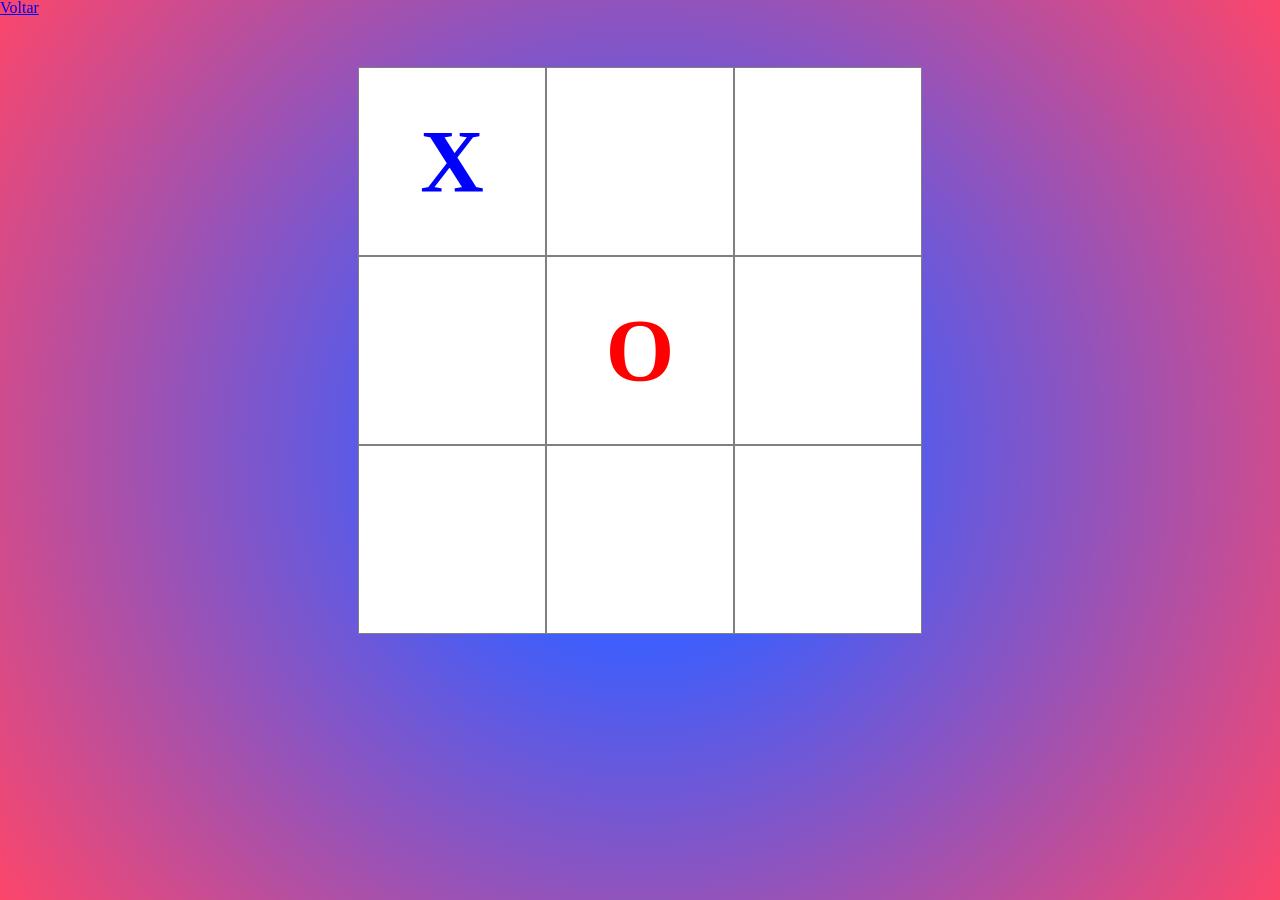
==== src/html/jogo.html @ a6a0fe3b "prototipo" ====
<!DOCTYPE html>
<html lang="en">
<head>
    <meta charset="UTF-8">
    <meta name="viewport" content="width=device-width, initial-scale=1.0">
    <title>Jogo!</title>

    <link rel="stylesheet" href="../css/reset.css">

    <link rel="stylesheet" href="../css/jogo.css">
</head>
<body>

    <a href="../../index.html">Voltar</a>
    <main>
        <div class="container">
            <div class="tabuleiro">
                <div class="espaco"> <span class="peca tim1">X</span> </div>
                <div class="espaco vazio"></div>
                <div class="espaco vazio"></div>
                <div class="espaco vazio"></div>
                <div class="espaco"> <span class="peca tim2">O</span></div>
                <div class="espaco vazio"></div>
                <div class="espaco vazio"></div>
                <div class="espaco vazio"></div>
                <div class="espaco vazio"></div>
            </div>
        </div>
    </main>

    <script src="../js/jogo.js"></script>
</body>
</html>
---- src/css/jogo.css ----
body {
  background: radial-gradient(circle, rgb(63, 94, 251) 25%, rgb(252, 70, 107) 100%);
  width: 100%;
  height: 100vh;
}

.container {
  margin-top: 4%;
  display: flex;
  justify-content: center;
  align-items: center;
}

.tabuleiro {
  display: flex;
  flex-wrap: wrap;
  width: 564px;
  height: 564px;
}

.espaco {
  width: calc(33.3333333333% - 2px);
  height: calc(33.3333333333% - 1px);
  background-color: white;
  border: 1px gray solid;
  display: flex;
  justify-content: center;
  align-items: center;
}
.espaco.vazio:hover {
  cursor: pointer;
}

.peca {
  font-weight: 900;
  font-size: 88px;
}

.tim1 {
  color: blue;
}

.tim2 {
  color: red;
}

/*# sourceMappingURL=jogo.css.map */
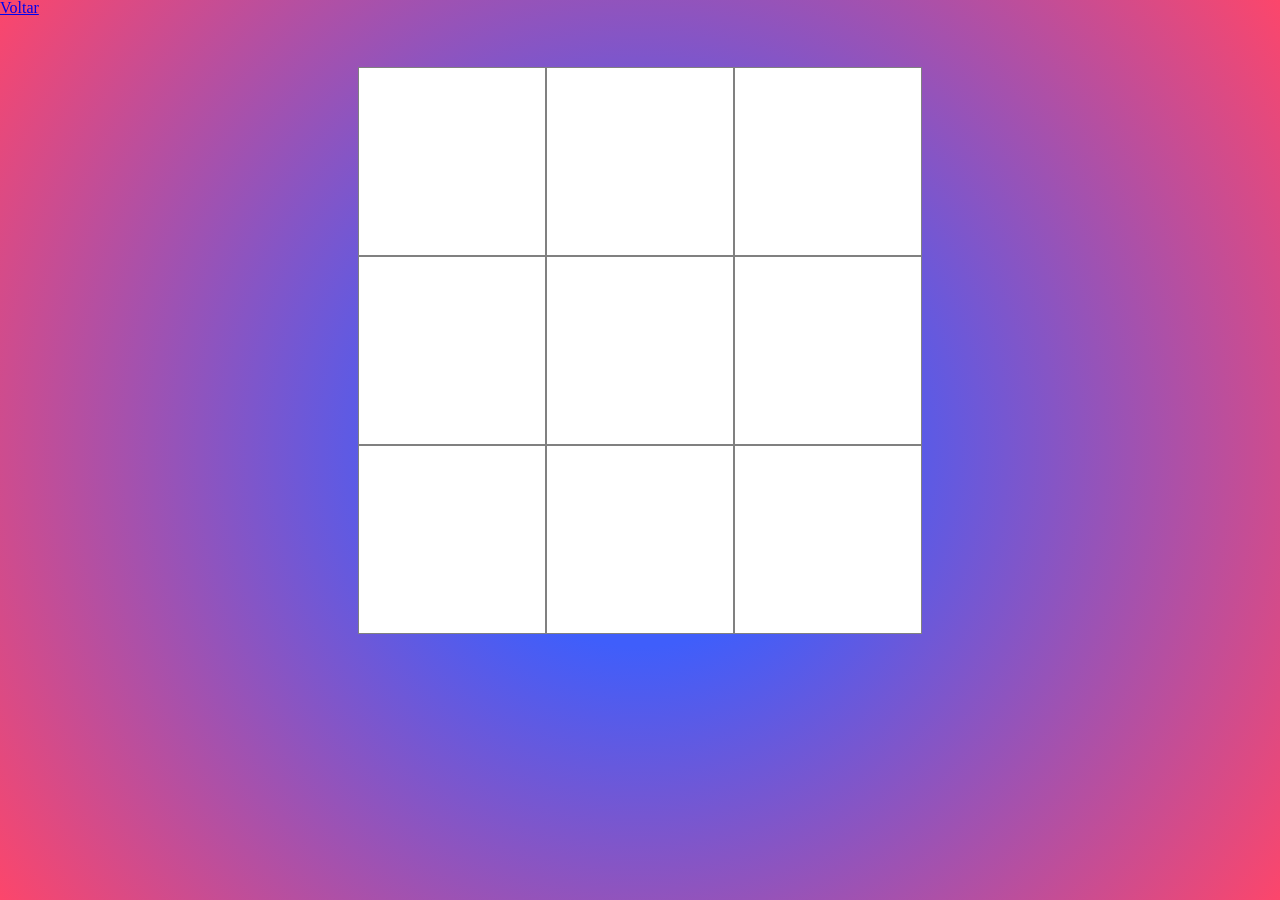
==== commit caf7dba2: "Troca de times e só seleciona espaços vazios" ====
--- a/src/html/jogo.html
+++ b/src/html/jogo.html
@@ -15,11 +15,11 @@
     <main>
         <div class="container">
             <div class="tabuleiro">
-                <div class="espaco"> <span class="peca tim1">X</span> </div>
                 <div class="espaco vazio"></div>
                 <div class="espaco vazio"></div>
                 <div class="espaco vazio"></div>
-                <div class="espaco"> <span class="peca tim2">O</span></div>
+                <div class="espaco vazio"></div>
+                <div class="espaco vazio"> </div>
                 <div class="espaco vazio"></div>
                 <div class="espaco vazio"></div>
                 <div class="espaco vazio"></div>
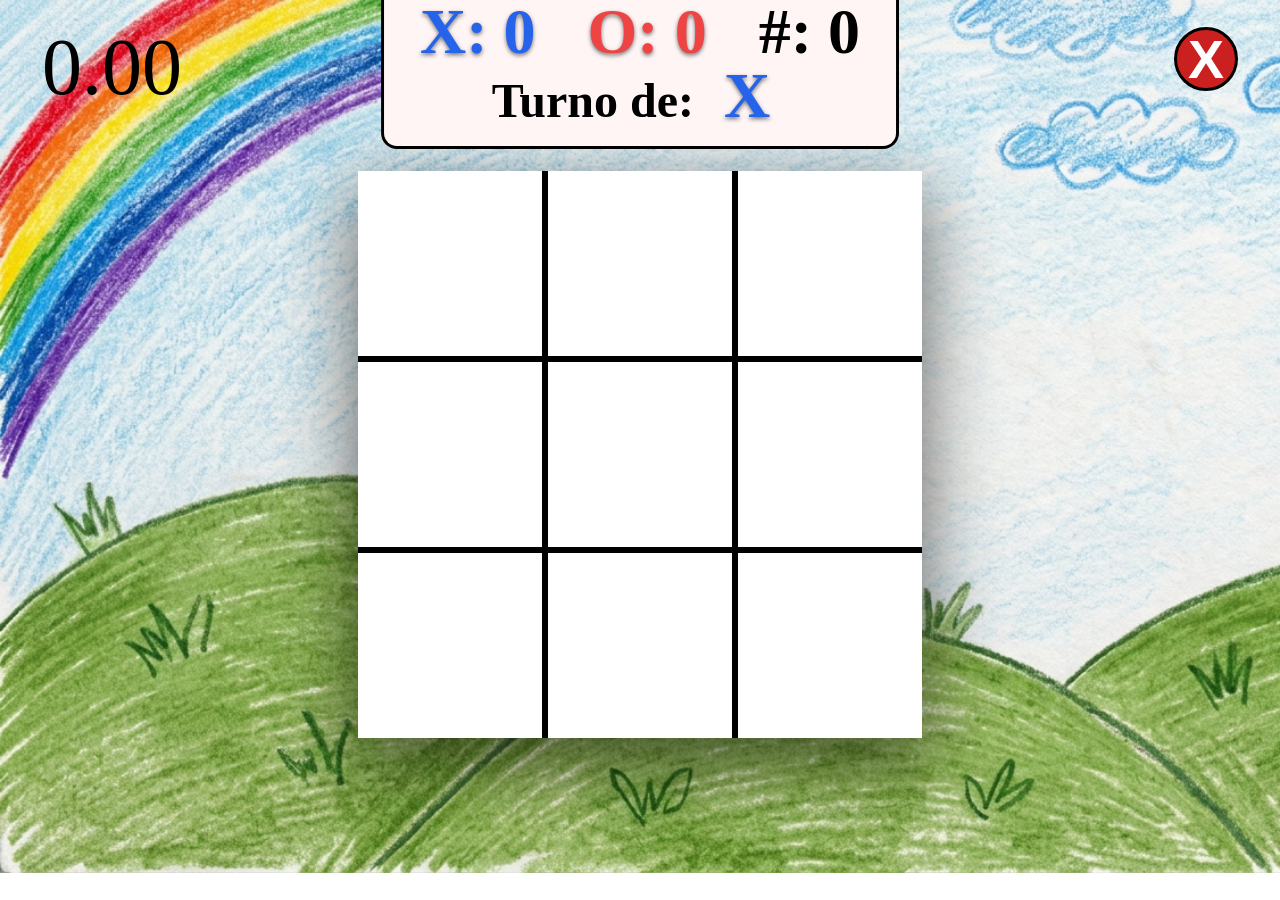
==== commit cd5a725f: "mudanças faculdade" ====
--- a/src/html/jogo.html
+++ b/src/html/jogo.html
@@ -3,28 +3,40 @@
 <head>
     <meta charset="UTF-8">
     <meta name="viewport" content="width=device-width, initial-scale=1.0">
-    <title>Jogo!</title>
+    <title>Jogando</title>
+    <!-- criar um timer que vai deixar [jogando até jogando...] e em ciclo durante o game -->
+
+    <!-- importar as fontes do customizar -->
 
     <link rel="stylesheet" href="../css/reset.css">
+    <link rel="stylesheet" href="../css/jogo.css">
 
-    <link rel="stylesheet" href="../css/jogo.css">
 </head>
 <body>
+    <main>
+        <header>
+            <div>
+                <!-- iniciar o timer dpois da primeira jogada -->
+                <span class="timer">0.00</span>
+            </div>
 
-    <a href="../../index.html">Voltar</a>
-    <main>
-        <div class="container">
-            <div class="tabuleiro">
-                <div class="espaco vazio"></div>
-                <div class="espaco vazio"></div>
-                <div class="espaco vazio"></div>
-                <div class="espaco vazio"></div>
-                <div class="espaco vazio"> </div>
-                <div class="espaco vazio"></div>
-                <div class="espaco vazio"></div>
-                <div class="espaco vazio"></div>
-                <div class="espaco vazio"></div>
+            <button class="voltar"><a href="../../index.html">X</a></button>
+        </header>
+
+        <h1>
+            <div>
+                <div class="placar">
+                    <span class="peca X"></span>
+                    <span class="peca O"></span>
+                    <span class="peca"></span>
+                </div>
+                <div class="time_jogando">
+                    <h3>Turno de: <span class="peca X">X</span></h3>
+                </div>
             </div>
+        </h1>
+        
+        <div class="tabuleiro">
         </div>
     </main>
 
--- a/src/css/jogo.css
+++ b/src/css/jogo.css
@@ -1,47 +1,194 @@
 body {
-  background: radial-gradient(circle, rgb(63, 94, 251) 25%, rgb(252, 70, 107) 100%);
-  width: 100%;
-  height: 100vh;
+  background-image: url(../images/background.jpg);
+  background-repeat: no-repeat;
+  background-size: cover;
 }
 
-.container {
-  margin-top: 4%;
+main {
+  height: 97vh;
+  position: relative;
+  display: flex;
+  flex-direction: column;
+}
+
+header {
+  display: flex;
+  justify-content: space-between;
+}
+header {
+  margin: 3vh 42px 0 42px;
+}
+header a {
+  text-decoration: none;
+  color: white;
+}
+
+.voltar {
   display: flex;
   justify-content: center;
   align-items: center;
+  width: 64px;
+  height: 64px;
+  font-size: 54px;
+  font-weight: bold;
+  border-radius: 50%;
+  border: 3px solid black;
+  background-color: rgb(202, 32, 32);
+}
+
+.timer {
+  font-size: 80px;
+}
+
+h1 {
+  position: absolute;
+  top: -2vh;
+  left: 50%;
+  transform: translateX(-50%);
+  font-size: 64px;
+  font-weight: bold;
+  border: 3px solid black;
+  border-top: none;
+  border-radius: 0 0 16px 16px;
+  background-color: rgb(255, 245, 245);
+  padding: 18px;
+}
+h1 .peca {
+  font-size: 64px;
+  padding: 18px;
+}
+h1 > div {
+  display: flex;
+  flex-direction: column;
+  justify-content: center;
+  align-items: center;
+}
+
+.peca {
+  font-size: 98%;
+  font-weight: 900;
+}
+
+.peca.X {
+  color: #2563eb;
+  text-shadow: 0 2px 4px rgba(0, 0, 0, 0.55);
+}
+
+.peca.O {
+  color: #ef4444;
+  text-shadow: 0 2px 4px rgba(0, 0, 0, 0.55);
 }
 
 .tabuleiro {
   display: flex;
   flex-wrap: wrap;
+  align-self: center;
   width: 564px;
   height: 564px;
+  margin-top: 5%;
+  box-shadow: rgba(0, 0, 0, 0.56) 0px 22px 70px 4px;
 }
 
 .espaco {
-  width: calc(33.3333333333% - 2px);
-  height: calc(33.3333333333% - 1px);
-  background-color: white;
-  border: 1px gray solid;
+  width: calc(33.3333333333% - 4px);
+  height: calc(33.3333333333% - 3px);
   display: flex;
   justify-content: center;
   align-items: center;
+  background-color: rgb(255, 255, 255);
+  border: 3px solid black;
 }
 .espaco.vazio:hover {
   cursor: pointer;
 }
 
 .peca {
-  font-weight: 900;
+  user-select: none;
   font-size: 88px;
+  font-weight: bolder;
 }
 
-.tim1 {
-  color: blue;
+.time_jogando {
+  font-size: 48px;
+  bottom: 0;
 }
 
-.tim2 {
-  color: red;
+.espaco-0, .espaco-1, .espaco-2 {
+  border-top: none;
+}
+
+.espaco-2, .espaco-5, .espaco-8 {
+  border-right: none;
+}
+
+.espaco-0, .espaco-3, .espaco-6 {
+  border-left: none;
+}
+
+.espaco-6, .espaco-7, .espaco-8 {
+  border-bottom: none;
+}
+
+.vitoria {
+  position: absolute;
+  background-color: aliceblue;
+  align-self: center;
+  margin-top: 8%;
+  border-radius: 20%;
+  border: 25px solid green;
+  width: 66vw;
+  height: 66vh;
+  display: flex;
+  flex-direction: column;
+  justify-content: space-evenly;
+  align-items: center;
+  font-size: 96px;
+}
+
+.continuar {
+  width: 40%;
+  height: 20%;
+  font-size: 48px;
+  font-weight: bold;
+  background-color: rgb(25, 182, 25);
+  border: 12px solid rgba(15, 211, 15, 0.575);
+  border-radius: 24px;
+  color: rgb(61, 65, 66);
+}
+.continuar:hover {
+  cursor: pointer;
+  color: white;
+  background-color: rgb(29, 182, 29);
+  border: 12px solid rgba(25, 145, 25, 0.575);
+  transition: 1s;
+}
+
+.casa_vitoria_0 {
+  background-color: #1e6f50;
+}
+
+.casa_vitoria_1 {
+  background-color: #1f8853;
+}
+
+.casa_vitoria_2 {
+  background-color: #29a366;
+}
+
+.casa_vitoria_3 {
+  background-color: #35b163;
+}
+
+.casa_vitoria_4 {
+  background-color: #4ade80;
+}
+
+.casa_velha_0 {
+  background-color: rgb(184, 123, 10);
+}
+
+.casa_velha_1 {
+  background-color: rgb(145, 14, 14);
 }
 
 /*# sourceMappingURL=jogo.css.map */
